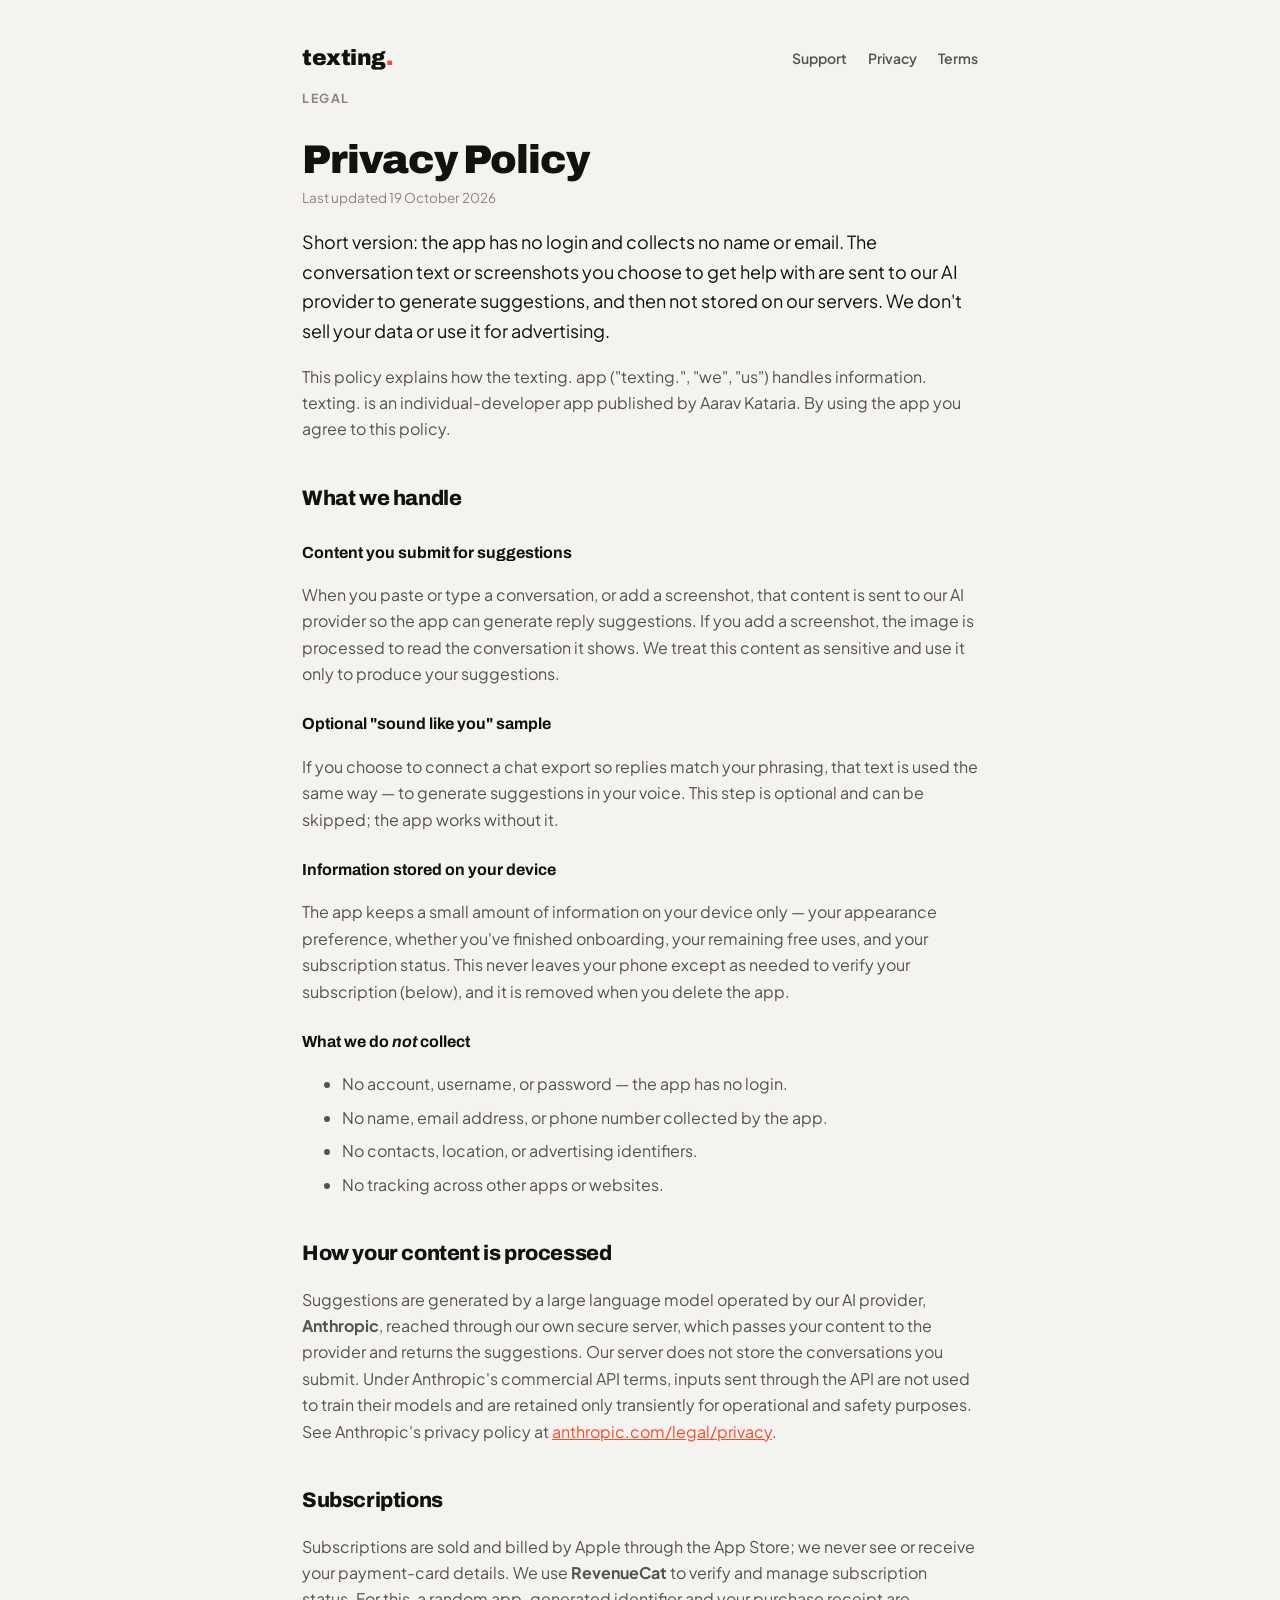
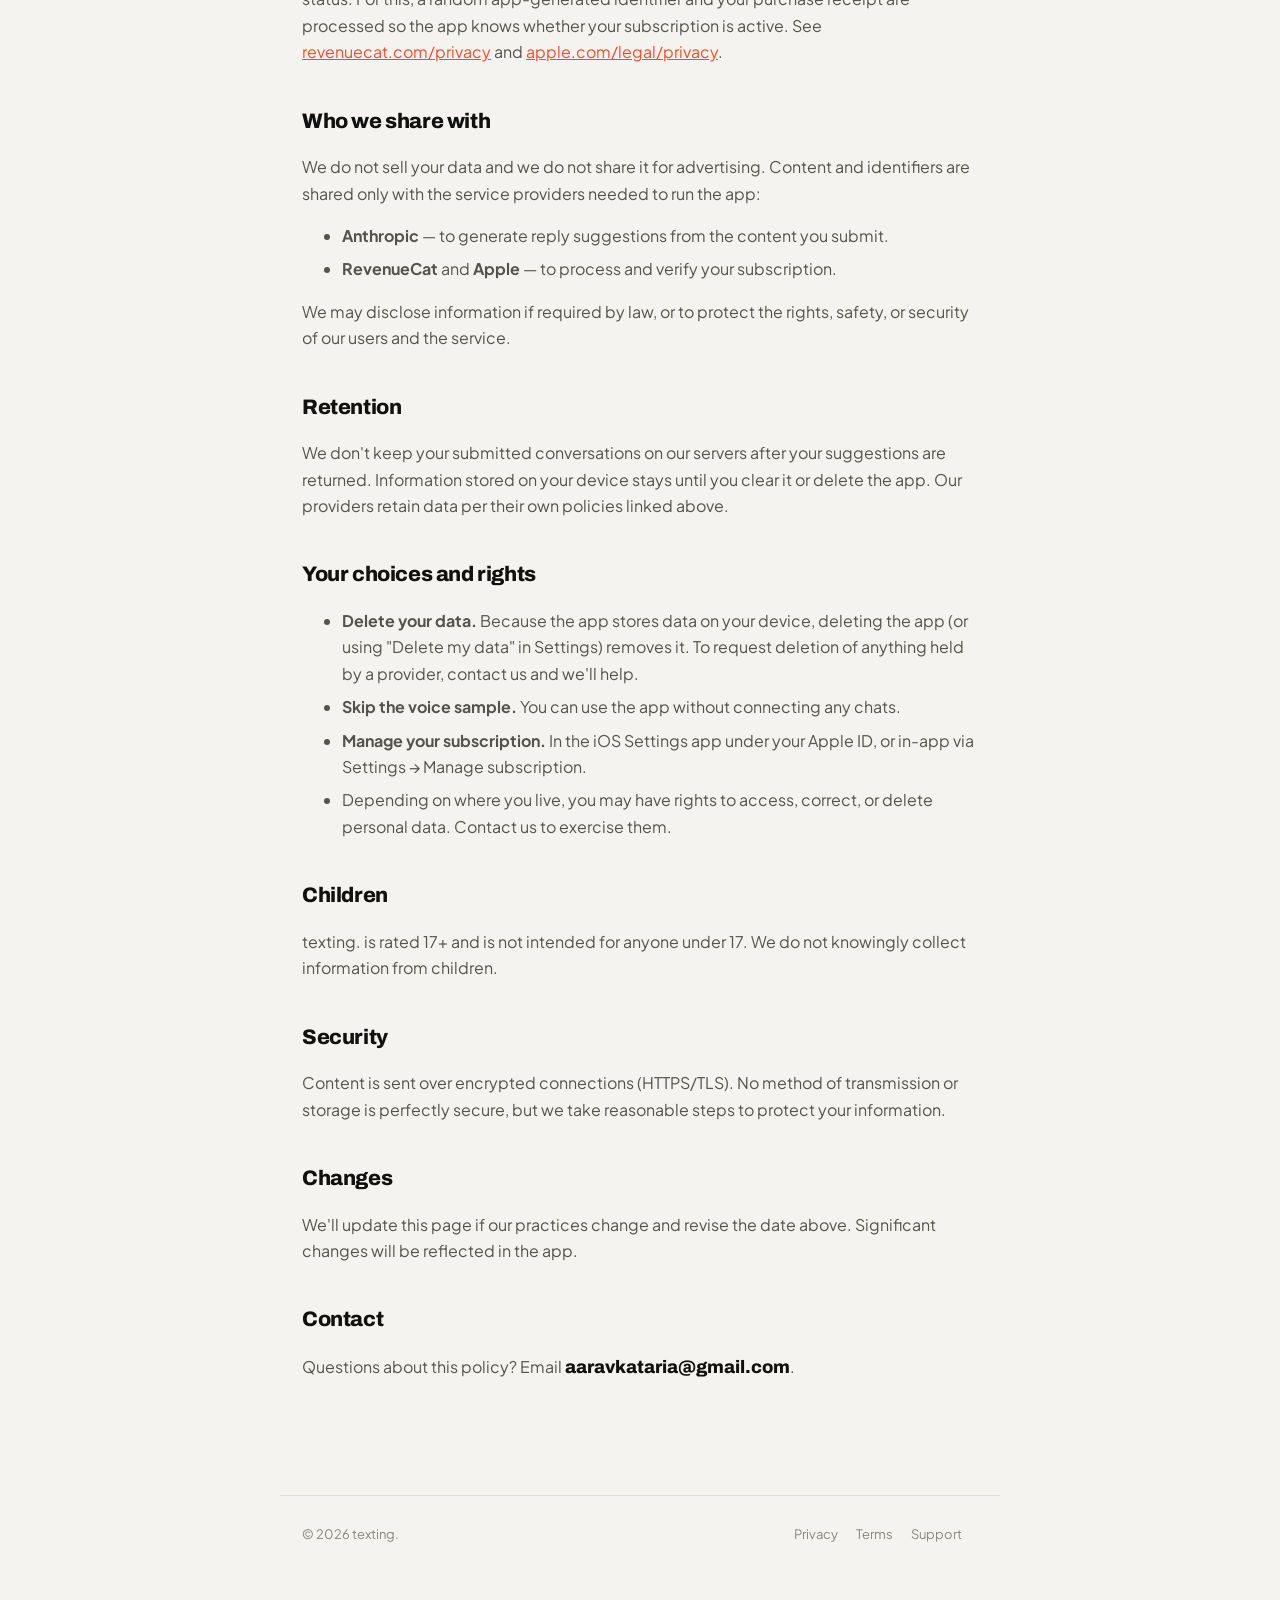
==== privacy.html @ ba79d33d "texting. — legal + support site (privacy, terms, support) Co-Authored-By: Claude Opus 4.8 <noreply@a" ====
<!doctype html>
<html lang="en">
<head>
<meta charset="utf-8" />
<meta name="viewport" content="width=device-width, initial-scale=1" />
<title>Privacy Policy — texting.</title>
<meta name="description" content="How texting. handles your data." />
<link rel="preconnect" href="https://fonts.googleapis.com">
<link rel="preconnect" href="https://fonts.gstatic.com" crossorigin>
<link href="https://fonts.googleapis.com/css2?family=Archivo:wght@700;800;900&family=Plus+Jakarta+Sans:wght@400;500;600;700&display=swap" rel="stylesheet">
<link rel="stylesheet" href="style.css" />
</head>
<body>
<header class="top">
  <a class="brand" href="index.html">texting<span class="dot">.</span></a>
  <nav class="top-nav">
    <a href="support.html">Support</a>
    <a href="privacy.html">Privacy</a>
    <a href="terms.html">Terms</a>
  </nav>
</header>

<div class="wrap">
  <span class="eyebrow">Legal</span>
  <h1>Privacy Policy</h1>
  <p class="updated">Last updated 19 October 2026</p>

  <p class="lead">Short version: the app has no login and collects no name or email. The conversation text or screenshots you choose to get help with are sent to our AI provider to generate suggestions, and then not stored on our servers. We don't sell your data or use it for advertising.</p>

  <p>This policy explains how the texting. app ("texting.", "we", "us") handles information. texting. is an individual-developer app published by Aarav Kataria. By using the app you agree to this policy.</p>

  <h2>What we handle</h2>

  <h3>Content you submit for suggestions</h3>
  <p>When you paste or type a conversation, or add a screenshot, that content is sent to our AI provider so the app can generate reply suggestions. If you add a screenshot, the image is processed to read the conversation it shows. We treat this content as sensitive and use it only to produce your suggestions.</p>

  <h3>Optional "sound like you" sample</h3>
  <p>If you choose to connect a chat export so replies match your phrasing, that text is used the same way — to generate suggestions in your voice. This step is optional and can be skipped; the app works without it.</p>

  <h3>Information stored on your device</h3>
  <p>The app keeps a small amount of information on your device only — your appearance preference, whether you've finished onboarding, your remaining free uses, and your subscription status. This never leaves your phone except as needed to verify your subscription (below), and it is removed when you delete the app.</p>

  <h3>What we do <em>not</em> collect</h3>
  <ul>
    <li>No account, username, or password — the app has no login.</li>
    <li>No name, email address, or phone number collected by the app.</li>
    <li>No contacts, location, or advertising identifiers.</li>
    <li>No tracking across other apps or websites.</li>
  </ul>

  <h2>How your content is processed</h2>
  <p>Suggestions are generated by a large language model operated by our AI provider, <strong>Anthropic</strong>, reached through our own secure server, which passes your content to the provider and returns the suggestions. Our server does not store the conversations you submit. Under Anthropic's commercial API terms, inputs sent through the API are not used to train their models and are retained only transiently for operational and safety purposes. See Anthropic's privacy policy at <a href="https://www.anthropic.com/legal/privacy">anthropic.com/legal/privacy</a>.</p>

  <h2>Subscriptions</h2>
  <p>Subscriptions are sold and billed by Apple through the App Store; we never see or receive your payment-card details. We use <strong>RevenueCat</strong> to verify and manage subscription status. For this, a random app-generated identifier and your purchase receipt are processed so the app knows whether your subscription is active. See <a href="https://www.revenuecat.com/privacy/">revenuecat.com/privacy</a> and <a href="https://www.apple.com/legal/privacy/">apple.com/legal/privacy</a>.</p>

  <h2>Who we share with</h2>
  <p>We do not sell your data and we do not share it for advertising. Content and identifiers are shared only with the service providers needed to run the app:</p>
  <ul>
    <li><strong>Anthropic</strong> — to generate reply suggestions from the content you submit.</li>
    <li><strong>RevenueCat</strong> and <strong>Apple</strong> — to process and verify your subscription.</li>
  </ul>
  <p>We may disclose information if required by law, or to protect the rights, safety, or security of our users and the service.</p>

  <h2>Retention</h2>
  <p>We don't keep your submitted conversations on our servers after your suggestions are returned. Information stored on your device stays until you clear it or delete the app. Our providers retain data per their own policies linked above.</p>

  <h2>Your choices and rights</h2>
  <ul>
    <li><strong>Delete your data.</strong> Because the app stores data on your device, deleting the app (or using "Delete my data" in Settings) removes it. To request deletion of anything held by a provider, contact us and we'll help.</li>
    <li><strong>Skip the voice sample.</strong> You can use the app without connecting any chats.</li>
    <li><strong>Manage your subscription.</strong> In the iOS Settings app under your Apple ID, or in-app via Settings → Manage subscription.</li>
    <li>Depending on where you live, you may have rights to access, correct, or delete personal data. Contact us to exercise them.</li>
  </ul>

  <h2>Children</h2>
  <p>texting. is rated 17+ and is not intended for anyone under 17. We do not knowingly collect information from children.</p>

  <h2>Security</h2>
  <p>Content is sent over encrypted connections (HTTPS/TLS). No method of transmission or storage is perfectly secure, but we take reasonable steps to protect your information.</p>

  <h2>Changes</h2>
  <p>We'll update this page if our practices change and revise the date above. Significant changes will be reflected in the app.</p>

  <h2 id="contact">Contact</h2>
  <p>Questions about this policy? Email <a class="contact" href="mailto:aaravkataria@gmail.com">aaravkataria@gmail.com</a>.</p>
</div>

<footer>
  <div>© 2026 texting.</div>
  <div>
    <a href="privacy.html">Privacy</a>
    <a href="terms.html">Terms</a>
    <a href="support.html">Support</a>
  </div>
</footer>
</body>
</html>
---- style.css ----
:root {
  --bg: #F4F3EF;
  --ink: #111110;
  --muted: #55534D;
  --faint: #8A877F;
  --line: #E2E0D8;
  --accent: #FA4B28;
  --surface: #FBFAF7;
}

* { box-sizing: border-box; }

html, body { margin: 0; padding: 0; }

body {
  background: var(--bg);
  color: var(--ink);
  font-family: 'Plus Jakarta Sans', -apple-system, BlinkMacSystemFont, 'Segoe UI', sans-serif;
  font-size: 16px;
  line-height: 1.65;
  -webkit-font-smoothing: antialiased;
}

.wrap {
  max-width: 720px;
  margin: 0 auto;
  padding: 0 22px 96px;
}

header.top {
  max-width: 720px;
  margin: 0 auto;
  padding: 40px 22px 8px;
  display: flex;
  align-items: center;
  justify-content: space-between;
}

.brand {
  font-family: 'Archivo', sans-serif;
  font-weight: 900;
  font-size: 22px;
  letter-spacing: -0.5px;
  color: var(--ink);
  text-decoration: none;
}
.brand .dot { color: var(--accent); }

nav.top-nav a {
  font-size: 14px;
  font-weight: 600;
  color: var(--muted);
  text-decoration: none;
  margin-left: 18px;
}
nav.top-nav a:hover { color: var(--ink); }

h1 {
  font-family: 'Archivo', sans-serif;
  font-weight: 900;
  font-size: 40px;
  line-height: 1.05;
  letter-spacing: -1px;
  margin: 28px 0 6px;
}

h2 {
  font-family: 'Archivo', sans-serif;
  font-weight: 800;
  font-size: 21px;
  letter-spacing: -0.4px;
  margin: 38px 0 10px;
}

h3 {
  font-family: 'Archivo', sans-serif;
  font-weight: 700;
  font-size: 16px;
  margin: 24px 0 6px;
}

p, li { color: var(--muted); }
li { margin-bottom: 7px; }

a { color: var(--accent); }

.eyebrow {
  font-size: 12.5px;
  font-weight: 700;
  letter-spacing: 1.5px;
  text-transform: uppercase;
  color: var(--faint);
}

.updated {
  font-size: 13.5px;
  color: var(--faint);
  margin-top: 2px;
}

.lead { font-size: 18px; color: var(--ink); }

hr {
  border: none;
  border-top: 1px solid var(--line);
  margin: 40px 0;
}

.card {
  background: var(--surface);
  border: 1px solid var(--line);
  border-radius: 16px;
  padding: 22px 24px;
  margin: 14px 0;
}
.card h3 { margin-top: 0; }
.card a { font-weight: 600; }

.tiles {
  display: grid;
  grid-template-columns: 1fr 1fr;
  gap: 14px;
  margin-top: 24px;
}
.tile {
  display: block;
  background: var(--surface);
  border: 1px solid var(--line);
  border-radius: 16px;
  padding: 20px 22px;
  text-decoration: none;
  transition: border-color .15s ease, transform .15s ease;
}
.tile:hover { border-color: var(--accent); transform: translateY(-1px); }
.tile .t-title {
  font-family: 'Archivo', sans-serif;
  font-weight: 800;
  font-size: 17px;
  color: var(--ink);
}
.tile .t-sub { font-size: 13.5px; color: var(--faint); margin-top: 2px; }

.contact {
  font-family: 'Archivo', sans-serif;
  font-weight: 800;
  font-size: 18px;
  color: var(--ink);
  text-decoration: none;
}

footer {
  max-width: 720px;
  margin: 0 auto;
  padding: 28px 22px 60px;
  border-top: 1px solid var(--line);
  font-size: 13px;
  color: var(--faint);
  display: flex;
  justify-content: space-between;
  flex-wrap: wrap;
  gap: 10px;
}
footer a { color: var(--faint); text-decoration: none; margin-right: 16px; }
footer a:hover { color: var(--ink); }

@media (max-width: 560px) {
  h1 { font-size: 32px; }
  .tiles { grid-template-columns: 1fr; }
}

@media (prefers-color-scheme: dark) {
  :root {
    --bg: #111110;
    --ink: #F4F3EF;
    --muted: #B8B5AD;
    --faint: #83807A;
    --line: #2A2926;
    --accent: #FF6A4D;
    --surface: #1A1917;
  }
}
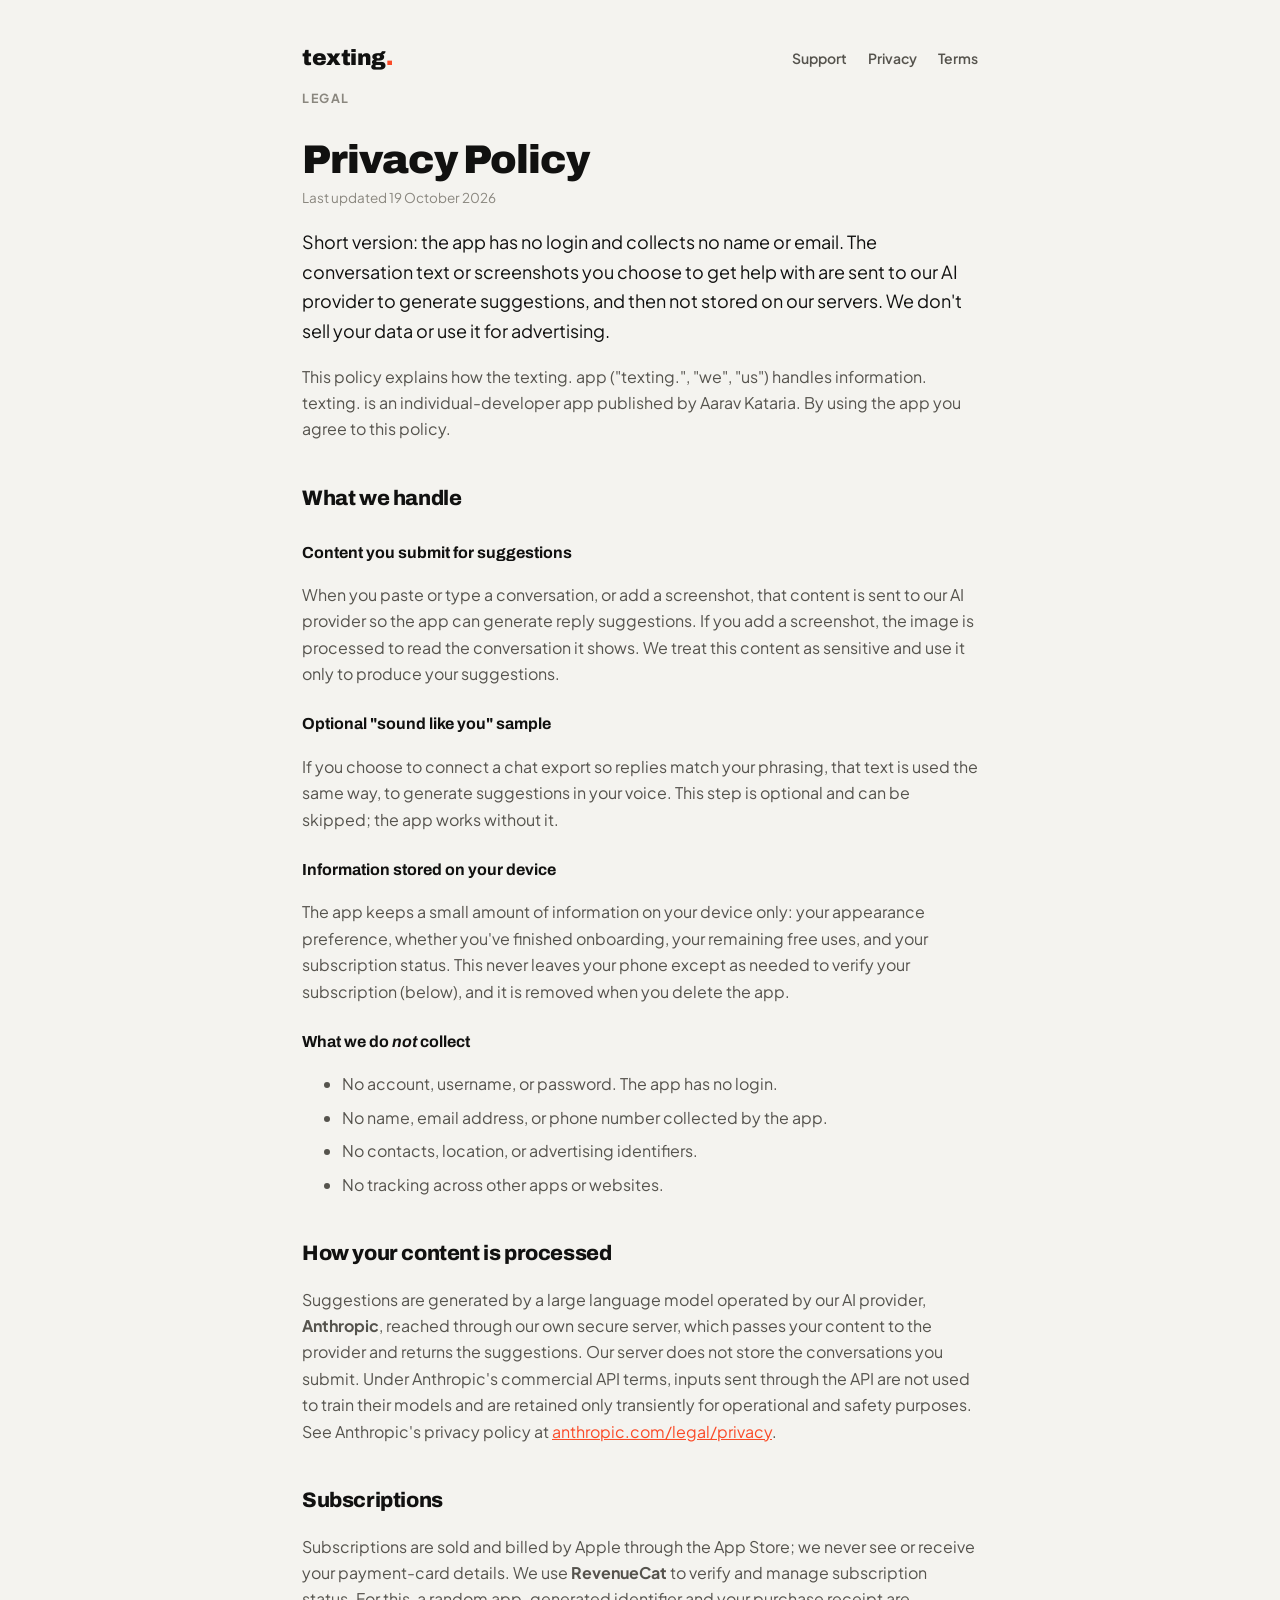
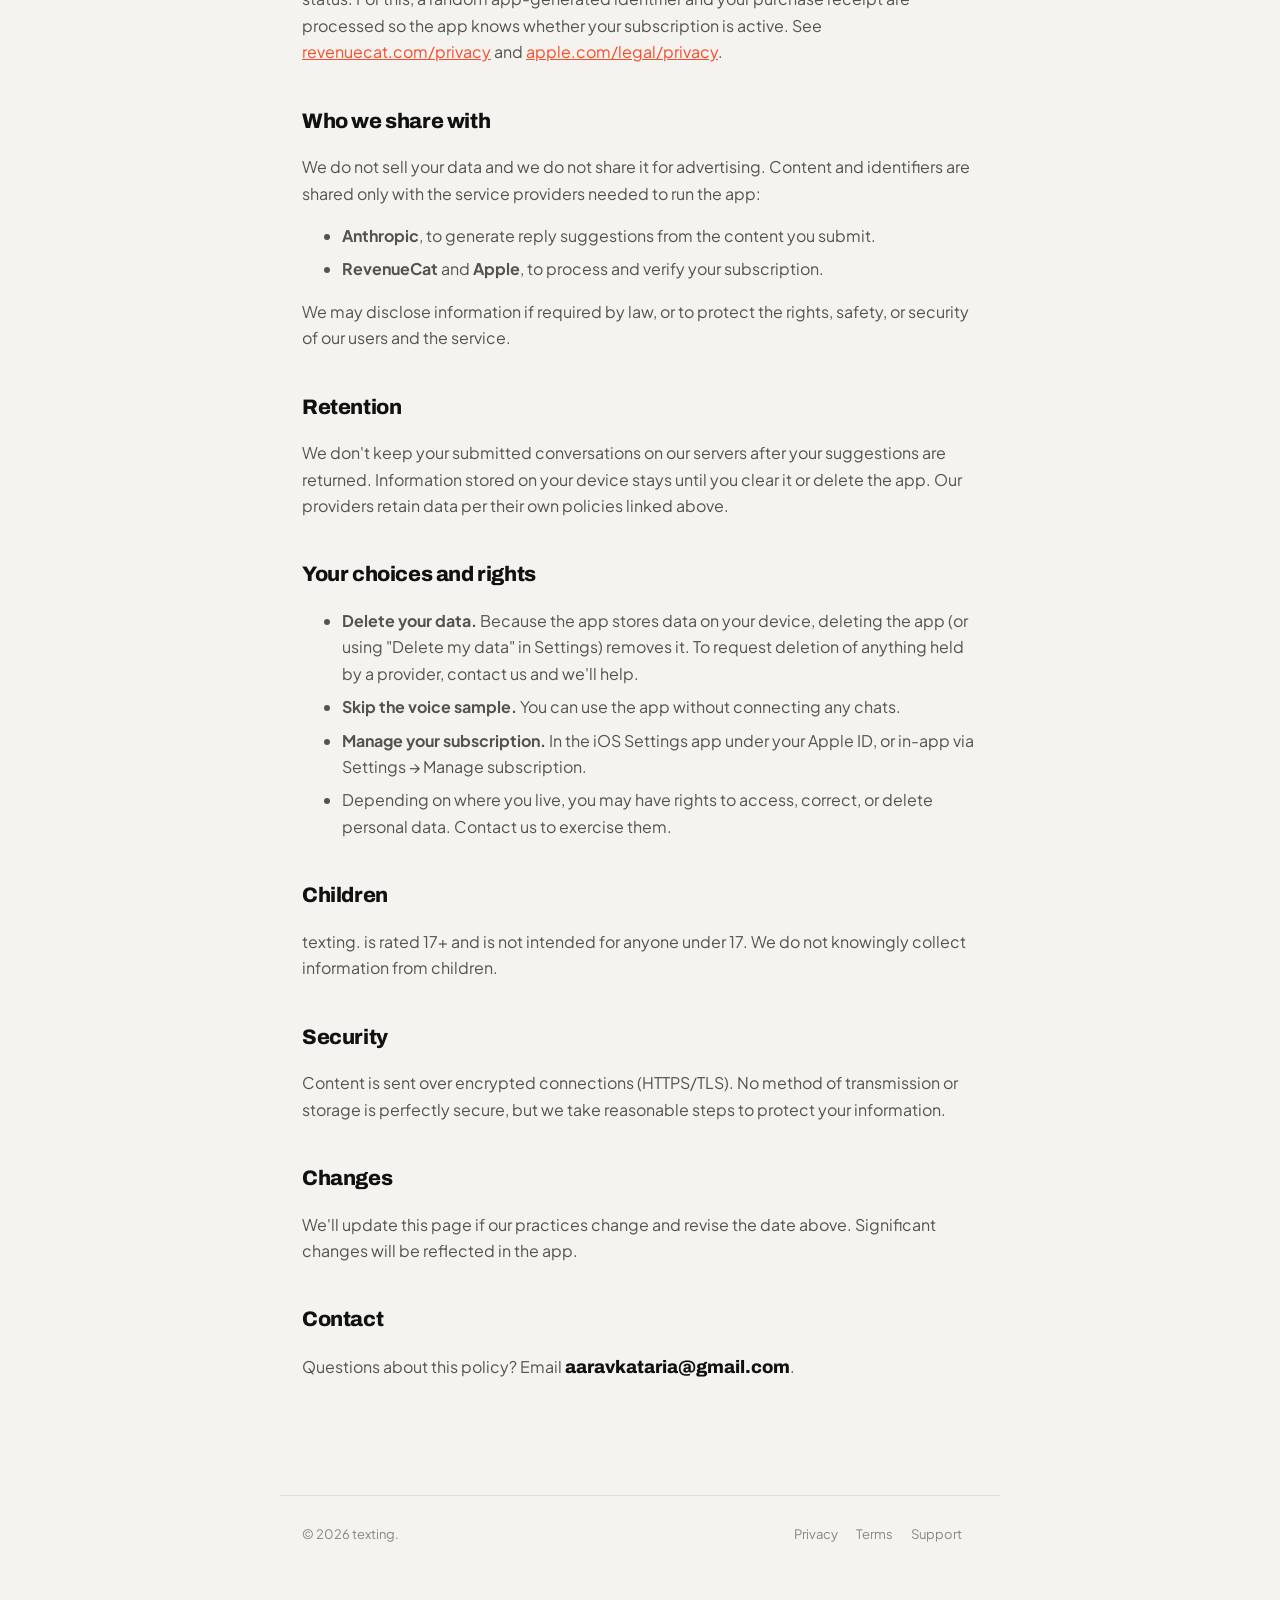
==== commit 8631cc1f: "Remove em-dashes from copy; add favicon Co-Authored-By: Claude Opus 4.8 <noreply@anthropic.com> Clau" ====
--- a/privacy.html
+++ b/privacy.html
@@ -3,11 +3,12 @@
 <head>
 <meta charset="utf-8" />
 <meta name="viewport" content="width=device-width, initial-scale=1" />
-<title>Privacy Policy — texting.</title>
+<title>Privacy Policy · texting.</title>
 <meta name="description" content="How texting. handles your data." />
 <link rel="preconnect" href="https://fonts.googleapis.com">
 <link rel="preconnect" href="https://fonts.gstatic.com" crossorigin>
 <link href="https://fonts.googleapis.com/css2?family=Archivo:wght@700;800;900&family=Plus+Jakarta+Sans:wght@400;500;600;700&display=swap" rel="stylesheet">
+<link rel="icon" href="favicon.svg" type="image/svg+xml" />
 <link rel="stylesheet" href="style.css" />
 </head>
 <body>
@@ -35,14 +36,14 @@
   <p>When you paste or type a conversation, or add a screenshot, that content is sent to our AI provider so the app can generate reply suggestions. If you add a screenshot, the image is processed to read the conversation it shows. We treat this content as sensitive and use it only to produce your suggestions.</p>
 
   <h3>Optional "sound like you" sample</h3>
-  <p>If you choose to connect a chat export so replies match your phrasing, that text is used the same way — to generate suggestions in your voice. This step is optional and can be skipped; the app works without it.</p>
+  <p>If you choose to connect a chat export so replies match your phrasing, that text is used the same way, to generate suggestions in your voice. This step is optional and can be skipped; the app works without it.</p>
 
   <h3>Information stored on your device</h3>
-  <p>The app keeps a small amount of information on your device only — your appearance preference, whether you've finished onboarding, your remaining free uses, and your subscription status. This never leaves your phone except as needed to verify your subscription (below), and it is removed when you delete the app.</p>
+  <p>The app keeps a small amount of information on your device only: your appearance preference, whether you've finished onboarding, your remaining free uses, and your subscription status. This never leaves your phone except as needed to verify your subscription (below), and it is removed when you delete the app.</p>
 
   <h3>What we do <em>not</em> collect</h3>
   <ul>
-    <li>No account, username, or password — the app has no login.</li>
+    <li>No account, username, or password. The app has no login.</li>
     <li>No name, email address, or phone number collected by the app.</li>
     <li>No contacts, location, or advertising identifiers.</li>
     <li>No tracking across other apps or websites.</li>
@@ -57,8 +58,8 @@
   <h2>Who we share with</h2>
   <p>We do not sell your data and we do not share it for advertising. Content and identifiers are shared only with the service providers needed to run the app:</p>
   <ul>
-    <li><strong>Anthropic</strong> — to generate reply suggestions from the content you submit.</li>
-    <li><strong>RevenueCat</strong> and <strong>Apple</strong> — to process and verify your subscription.</li>
+    <li><strong>Anthropic</strong>, to generate reply suggestions from the content you submit.</li>
+    <li><strong>RevenueCat</strong> and <strong>Apple</strong>, to process and verify your subscription.</li>
   </ul>
   <p>We may disclose information if required by law, or to protect the rights, safety, or security of our users and the service.</p>
 
